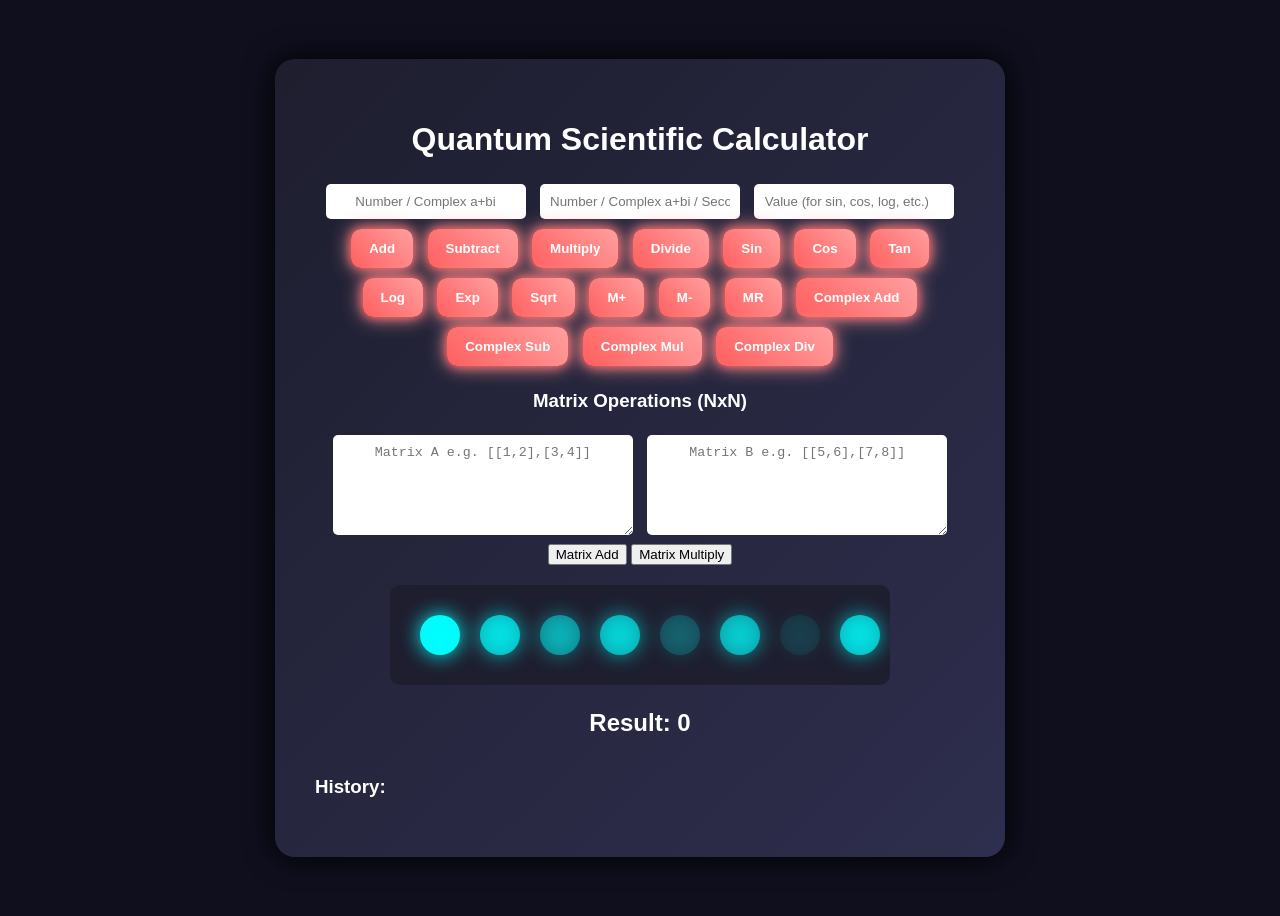
==== templates/index.html @ cae21430 "Add files via upload" ====
<!DOCTYPE html>
<html lang="en">
<head>
<meta charset="UTF-8">
<meta name="viewport" content="width=device-width, initial-scale=1.0">
<title>Quantum Scientific Calculator</title>
<link rel="stylesheet" href="/static/style.css">
</head>
<body>
<div class="calculator">
    <h1>Quantum Scientific Calculator</h1>
    
    <div class="inputs">
        <input type="text" id="a" placeholder="Number / Complex a+bi">
        <input type="text" id="b" placeholder="Number / Complex a+bi / Second number">
        <input type="number" id="value" placeholder="Value (for sin, cos, log, etc.)">
    </div>

    <div class="buttons">
        <button onclick="calculate('add')">Add</button>
        <button onclick="calculate('subtract')">Subtract</button>
        <button onclick="calculate('multiply')">Multiply</button>
        <button onclick="calculate('divide')">Divide</button>

        <button onclick="calculate('sin')">Sin</button>
        <button onclick="calculate('cos')">Cos</button>
        <button onclick="calculate('tan')">Tan</button>
        <button onclick="calculate('log')">Log</button>
        <button onclick="calculate('exp')">Exp</button>
        <button onclick="calculate('sqrt')">Sqrt</button>

        <button onclick="calculate('M+')">M+</button>
        <button onclick="calculate('M-')">M-</button>
        <button onclick="calculate('MR')">MR</button>

        <button onclick="calculate('cadd')">Complex Add</button>
        <button onclick="calculate('csub')">Complex Sub</button>
        <button onclick="calculate('cmul')">Complex Mul</button>
        <button onclick="calculate('cdiv')">Complex Div</button>
    </div>

    <div class="matrix-inputs">
        <h3>Matrix Operations (NxN)</h3>
        <textarea id="matA" placeholder="Matrix A e.g. [[1,2],[3,4]]"></textarea>
        <textarea id="matB" placeholder="Matrix B e.g. [[5,6],[7,8]]"></textarea>
        <button onclick="calculate('madd')">Matrix Add</button>
        <button onclick="calculate('mmul')">Matrix Multiply</button>
    </div>

    <canvas id="quantumCanvas" width="500" height="100"></canvas>

    <div class="result">
        <h2>Result: <span id="result">0</span></h2>
    </div>

    <div class="history">
        <h3>History:</h3>
        <ul id="historyList"></ul>
    </div>
</div>

<script src="/static/script.js"></script>
</body>
</html>
---- static/style.css ----
body {
    font-family: 'Segoe UI', sans-serif;
    background: #0f0f1e;
    color: #fff;
    display: flex;
    justify-content: center;
    align-items: center;
    min-height: 100vh;
}

.calculator {
    background: linear-gradient(135deg, #1e1e2f, #2e2e4e);
    padding: 40px;
    border-radius: 20px;
    box-shadow: 0 0 30px #000;
    text-align: center;
    width: 650px;
}

.inputs input, .matrix-inputs textarea {
    width: 180px;
    padding: 10px;
    margin: 5px;
    border-radius: 5px;
    border: none;
    text-align: center;
}

.matrix-inputs textarea {
    width: 280px;
    height: 80px;
}

.buttons button {
    margin: 5px;
    padding: 12px 18px;
    border-radius: 10px;
    border: none;
    cursor: pointer;
    background: linear-gradient(45deg, #ff5f5f, #ff9f9f);
    color: #fff;
    font-weight: bold;
    box-shadow: 0 0 10px #ff5f5f, 0 0 20px #ff9f9f;
    transition: 0.3s;
}

.buttons button:hover {
    transform: scale(1.1);
    box-shadow: 0 0 20px #ff5f5f, 0 0 40px #ff9f9f, 0 0 60px #ffb0b0;
}

.result h2 { margin-top: 20px; }
.history { margin-top: 20px; text-align: left; max-height: 150px; overflow-y: auto; }
#quantumCanvas { margin-top: 20px; background: #1e1e2f; border-radius: 10px; }
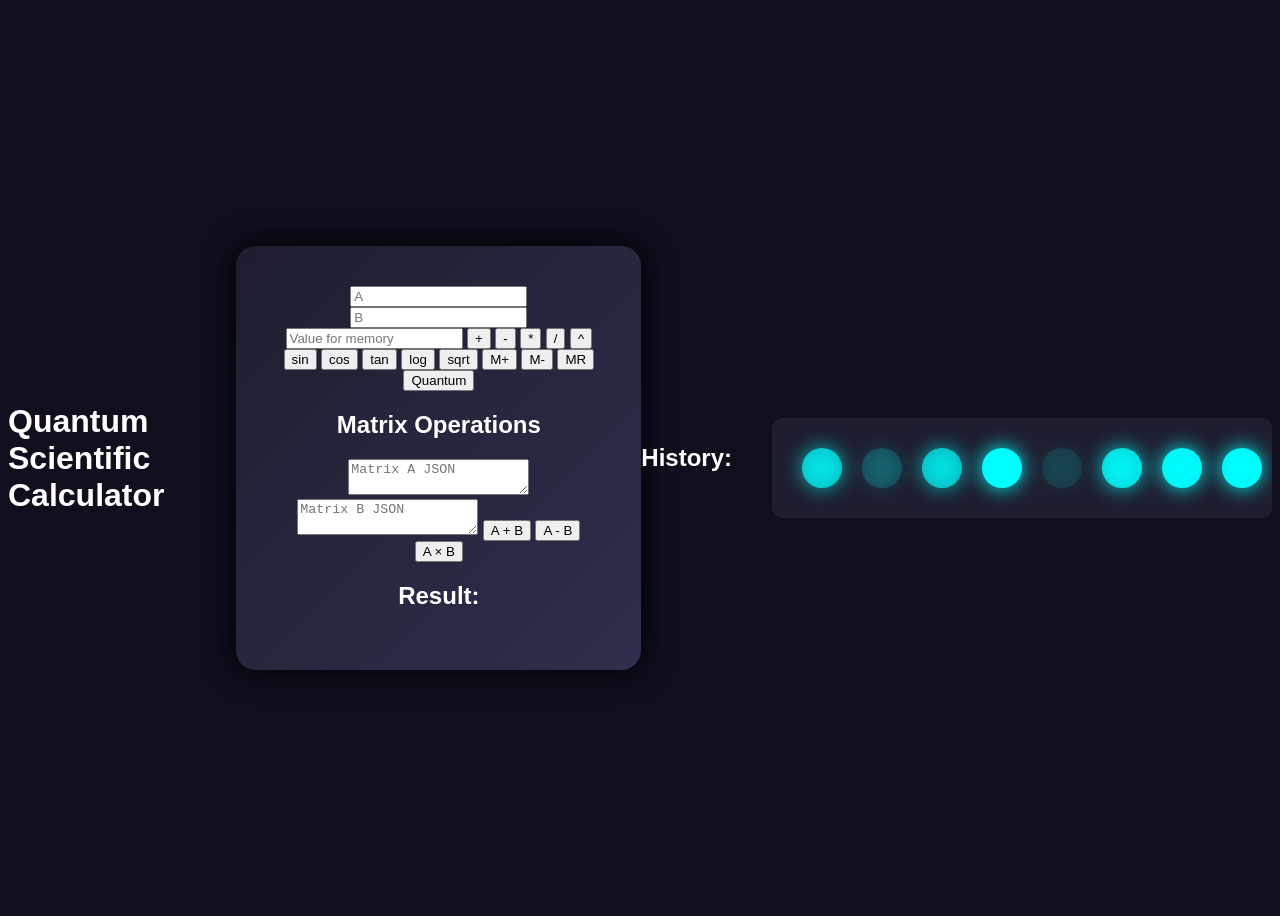
==== commit cfb311a7: "Update index.html" ====
--- a/templates/index.html
+++ b/templates/index.html
@@ -7,57 +7,43 @@
 <link rel="stylesheet" href="/static/style.css">
 </head>
 <body>
+<h1>Quantum Scientific Calculator</h1>
+
 <div class="calculator">
-    <h1>Quantum Scientific Calculator</h1>
-    
-    <div class="inputs">
-        <input type="text" id="a" placeholder="Number / Complex a+bi">
-        <input type="text" id="b" placeholder="Number / Complex a+bi / Second number">
-        <input type="number" id="value" placeholder="Value (for sin, cos, log, etc.)">
-    </div>
+    <input type="text" id="a" placeholder="A">
+    <input type="text" id="b" placeholder="B">
+    <input type="text" id="value" placeholder="Value for memory">
 
-    <div class="buttons">
-        <button onclick="calculate('add')">Add</button>
-        <button onclick="calculate('subtract')">Subtract</button>
-        <button onclick="calculate('multiply')">Multiply</button>
-        <button onclick="calculate('divide')">Divide</button>
+    <button onclick="calculate('+')">+</button>
+    <button onclick="calculate('-')">-</button>
+    <button onclick="calculate('*')">*</button>
+    <button onclick="calculate('/')">/</button>
+    <button onclick="calculate('^')">^</button>
+    <button onclick="calculate('sin')">sin</button>
+    <button onclick="calculate('cos')">cos</button>
+    <button onclick="calculate('tan')">tan</button>
+    <button onclick="calculate('log')">log</button>
+    <button onclick="calculate('sqrt')">sqrt</button>
+    <button onclick="calculate('M+')">M+</button>
+    <button onclick="calculate('M-')">M-</button>
+    <button onclick="calculate('MR')">MR</button>
+    <button onclick="calculate('quantum')">Quantum</button>
 
-        <button onclick="calculate('sin')">Sin</button>
-        <button onclick="calculate('cos')">Cos</button>
-        <button onclick="calculate('tan')">Tan</button>
-        <button onclick="calculate('log')">Log</button>
-        <button onclick="calculate('exp')">Exp</button>
-        <button onclick="calculate('sqrt')">Sqrt</button>
+    <h2>Matrix Operations</h2>
+    <textarea id="matA" placeholder="Matrix A JSON"></textarea>
+    <textarea id="matB" placeholder="Matrix B JSON"></textarea>
+    <button onclick="calculate('mat_add')">A + B</button>
+    <button onclick="calculate('mat_sub')">A - B</button>
+    <button onclick="calculate('mat_mul')">A × B</button>
 
-        <button onclick="calculate('M+')">M+</button>
-        <button onclick="calculate('M-')">M-</button>
-        <button onclick="calculate('MR')">MR</button>
+    <h2>Result:</h2>
+    <div id="result"></div>
+</div>
 
-        <button onclick="calculate('cadd')">Complex Add</button>
-        <button onclick="calculate('csub')">Complex Sub</button>
-        <button onclick="calculate('cmul')">Complex Mul</button>
-        <button onclick="calculate('cdiv')">Complex Div</button>
-    </div>
+<h2>History:</h2>
+<ul id="historyList"></ul>
 
-    <div class="matrix-inputs">
-        <h3>Matrix Operations (NxN)</h3>
-        <textarea id="matA" placeholder="Matrix A e.g. [[1,2],[3,4]]"></textarea>
-        <textarea id="matB" placeholder="Matrix B e.g. [[5,6],[7,8]]"></textarea>
-        <button onclick="calculate('madd')">Matrix Add</button>
-        <button onclick="calculate('mmul')">Matrix Multiply</button>
-    </div>
-
-    <canvas id="quantumCanvas" width="500" height="100"></canvas>
-
-    <div class="result">
-        <h2>Result: <span id="result">0</span></h2>
-    </div>
-
-    <div class="history">
-        <h3>History:</h3>
-        <ul id="historyList"></ul>
-    </div>
-</div>
+<canvas id="quantumCanvas" width="500" height="100"></canvas>
 
 <script src="/static/script.js"></script>
 </body>
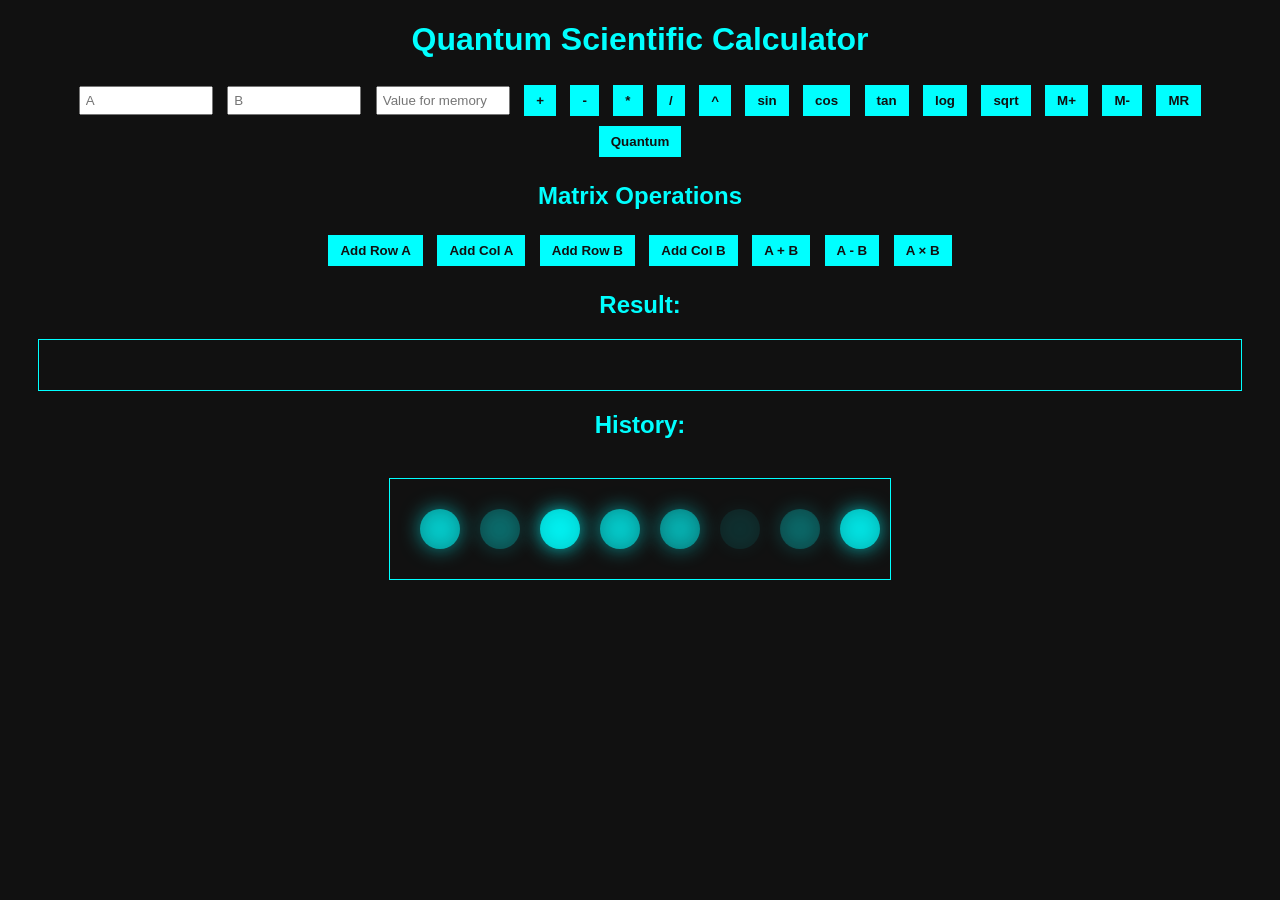
==== commit da8f061d: "Update index.html" ====
--- a/templates/index.html
+++ b/templates/index.html
@@ -30,11 +30,17 @@
     <button onclick="calculate('quantum')">Quantum</button>
 
     <h2>Matrix Operations</h2>
-    <textarea id="matA" placeholder="Matrix A JSON"></textarea>
-    <textarea id="matB" placeholder="Matrix B JSON"></textarea>
-    <button onclick="calculate('mat_add')">A + B</button>
-    <button onclick="calculate('mat_sub')">A - B</button>
-    <button onclick="calculate('mat_mul')">A × B</button>
+    <div id="matrixEditor">
+        <table id="matrixA" class="matrix"></table>
+        <table id="matrixB" class="matrix"></table>
+        <button onclick="addRow('matrixA')">Add Row A</button>
+        <button onclick="addCol('matrixA')">Add Col A</button>
+        <button onclick="addRow('matrixB')">Add Row B</button>
+        <button onclick="addCol('matrixB')">Add Col B</button>
+        <button onclick="calculate('mat_add')">A + B</button>
+        <button onclick="calculate('mat_sub')">A - B</button>
+        <button onclick="calculate('mat_mul')">A × B</button>
+    </div>
 
     <h2>Result:</h2>
     <div id="result"></div>
--- a/static/style.css
+++ b/static/style.css
@@ -1,54 +1,8 @@
-body {
-    font-family: 'Segoe UI', sans-serif;
-    background: #0f0f1e;
-    color: #fff;
-    display: flex;
-    justify-content: center;
-    align-items: center;
-    min-height: 100vh;
-}
-
-.calculator {
-    background: linear-gradient(135deg, #1e1e2f, #2e2e4e);
-    padding: 40px;
-    border-radius: 20px;
-    box-shadow: 0 0 30px #000;
-    text-align: center;
-    width: 650px;
-}
-
-.inputs input, .matrix-inputs textarea {
-    width: 180px;
-    padding: 10px;
-    margin: 5px;
-    border-radius: 5px;
-    border: none;
-    text-align: center;
-}
-
-.matrix-inputs textarea {
-    width: 280px;
-    height: 80px;
-}
-
-.buttons button {
-    margin: 5px;
-    padding: 12px 18px;
-    border-radius: 10px;
-    border: none;
-    cursor: pointer;
-    background: linear-gradient(45deg, #ff5f5f, #ff9f9f);
-    color: #fff;
-    font-weight: bold;
-    box-shadow: 0 0 10px #ff5f5f, 0 0 20px #ff9f9f;
-    transition: 0.3s;
-}
-
-.buttons button:hover {
-    transform: scale(1.1);
-    box-shadow: 0 0 20px #ff5f5f, 0 0 40px #ff9f9f, 0 0 60px #ffb0b0;
-}
-
-.result h2 { margin-top: 20px; }
-.history { margin-top: 20px; text-align: left; max-height: 150px; overflow-y: auto; }
-#quantumCanvas { margin-top: 20px; background: #1e1e2f; border-radius: 10px; }
+body { font-family: Arial; background:#111; color:#0ff; text-align:center; }
+.calculator { margin: 20px; }
+input, textarea { margin:5px; padding:5px; width:120px; }
+button { margin:5px; padding:8px 12px; background:#0ff; border:none; color:#111; font-weight:bold; cursor:pointer; }
+button:hover { background:#0aa; color:#fff; }
+#result { margin:10px; padding:10px; border:1px solid #0ff; min-height:30px; }
+textarea { width:200px; height:60px; }
+canvas { margin-top:20px; border:1px solid #0ff; }
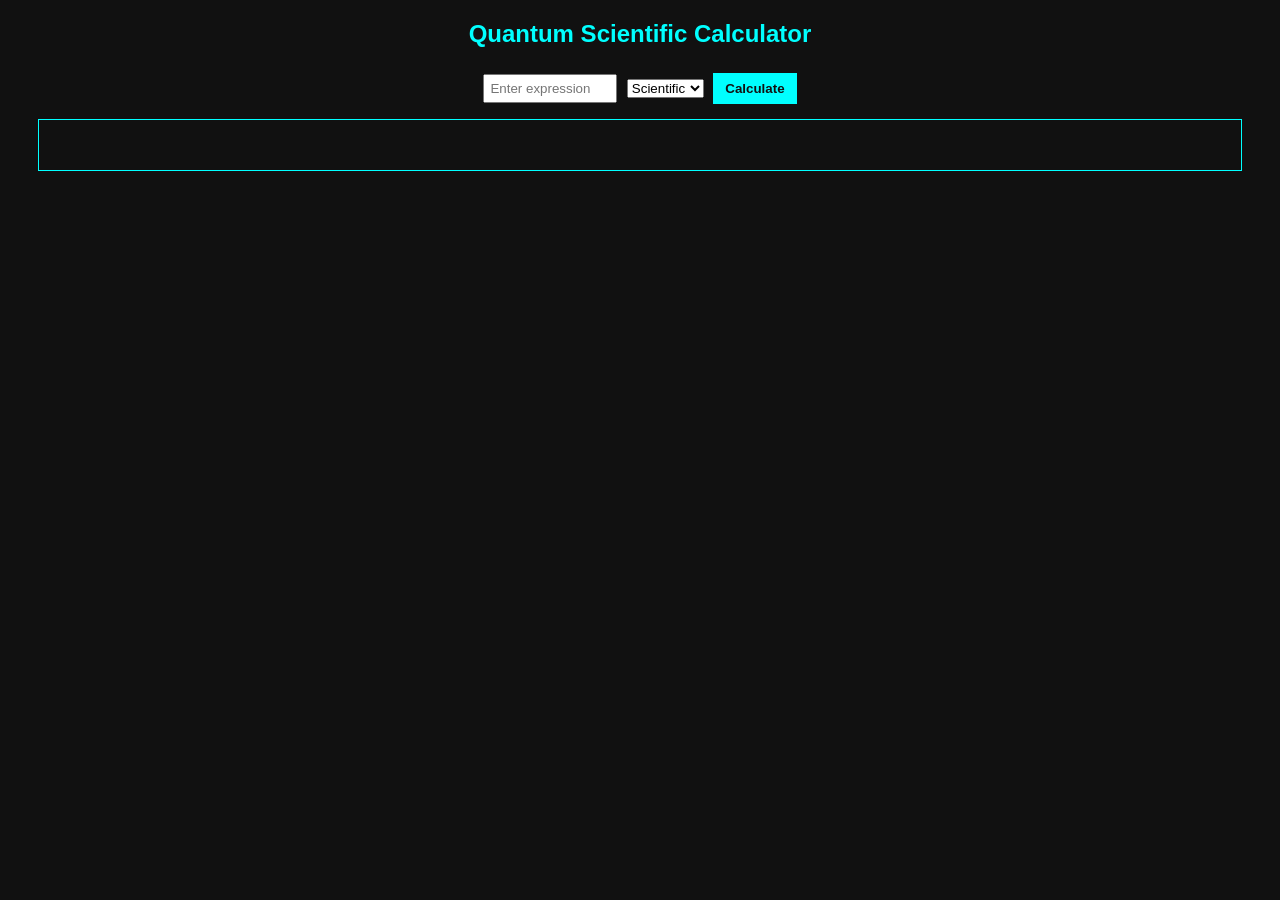
==== commit ef45811c: "Update index.html" ====
--- a/templates/index.html
+++ b/templates/index.html
@@ -1,56 +1,37 @@
 <!DOCTYPE html>
 <html lang="en">
 <head>
-<meta charset="UTF-8">
-<meta name="viewport" content="width=device-width, initial-scale=1.0">
-<title>Quantum Scientific Calculator</title>
-<link rel="stylesheet" href="/static/style.css">
+    <meta charset="UTF-8">
+    <title>Quantum Scientific Calculator</title>
+    <link rel="stylesheet" href="/static/style.css">
 </head>
 <body>
-<h1>Quantum Scientific Calculator</h1>
+    <div class="calculator">
+        <h2>Quantum Scientific Calculator</h2>
+        <input type="text" id="expression" placeholder="Enter expression">
+        
+        <select id="mode">
+            <option value="scientific">Scientific</option>
+            <option value="complex">Complex</option>
+            <option value="matrix">Matrix</option>
+            <option value="quantum">Quantum</option>
+            <option value="memory">Memory</option>
+        </select>
 
-<div class="calculator">
-    <input type="text" id="a" placeholder="A">
-    <input type="text" id="b" placeholder="B">
-    <input type="text" id="value" placeholder="Value for memory">
+        <select id="action" style="display:none;">
+            <option value="M+">M+</option>
+            <option value="M-">M-</option>
+            <option value="MR">MR</option>
+        </select>
 
-    <button onclick="calculate('+')">+</button>
-    <button onclick="calculate('-')">-</button>
-    <button onclick="calculate('*')">*</button>
-    <button onclick="calculate('/')">/</button>
-    <button onclick="calculate('^')">^</button>
-    <button onclick="calculate('sin')">sin</button>
-    <button onclick="calculate('cos')">cos</button>
-    <button onclick="calculate('tan')">tan</button>
-    <button onclick="calculate('log')">log</button>
-    <button onclick="calculate('sqrt')">sqrt</button>
-    <button onclick="calculate('M+')">M+</button>
-    <button onclick="calculate('M-')">M-</button>
-    <button onclick="calculate('MR')">MR</button>
-    <button onclick="calculate('quantum')">Quantum</button>
+        <textarea id="quantumData" placeholder='Quantum JSON: [{"gate":"h","qubits":[0]}, {"gate":"measure","qubits":[0]}]' style="display:none;"></textarea>
+        <input type="number" id="num_qubits" placeholder="Number of qubits" value="1" style="display:none;">
 
-    <h2>Matrix Operations</h2>
-    <div id="matrixEditor">
-        <table id="matrixA" class="matrix"></table>
-        <table id="matrixB" class="matrix"></table>
-        <button onclick="addRow('matrixA')">Add Row A</button>
-        <button onclick="addCol('matrixA')">Add Col A</button>
-        <button onclick="addRow('matrixB')">Add Row B</button>
-        <button onclick="addCol('matrixB')">Add Col B</button>
-        <button onclick="calculate('mat_add')">A + B</button>
-        <button onclick="calculate('mat_sub')">A - B</button>
-        <button onclick="calculate('mat_mul')">A × B</button>
+        <button onclick="calculate()">Calculate</button>
+        <div id="result"></div>
+        <img id="qc_plot" style="display:none;" />
     </div>
 
-    <h2>Result:</h2>
-    <div id="result"></div>
-</div>
-
-<h2>History:</h2>
-<ul id="historyList"></ul>
-
-<canvas id="quantumCanvas" width="500" height="100"></canvas>
-
-<script src="/static/script.js"></script>
+    <script src="/static/script.js"></script>
 </body>
 </html>
--- a/static/style.css
+++ b/static/style.css
@@ -1,8 +1,10 @@
 body { font-family: Arial; background:#111; color:#0ff; text-align:center; }
 .calculator { margin: 20px; }
-input, textarea { margin:5px; padding:5px; width:120px; }
+input { margin:5px; padding:5px; width:120px; }
 button { margin:5px; padding:8px 12px; background:#0ff; border:none; color:#111; font-weight:bold; cursor:pointer; }
 button:hover { background:#0aa; color:#fff; }
 #result { margin:10px; padding:10px; border:1px solid #0ff; min-height:30px; }
-textarea { width:200px; height:60px; }
+.matrix input { width:50px; padding:3px; margin:2px; background:#111; color:#0ff; border:1px solid #0ff; text-align:center; }
 canvas { margin-top:20px; border:1px solid #0ff; }
+
+table.matrix { border-collapse: collapse; display:inline-block; margin:5px; }
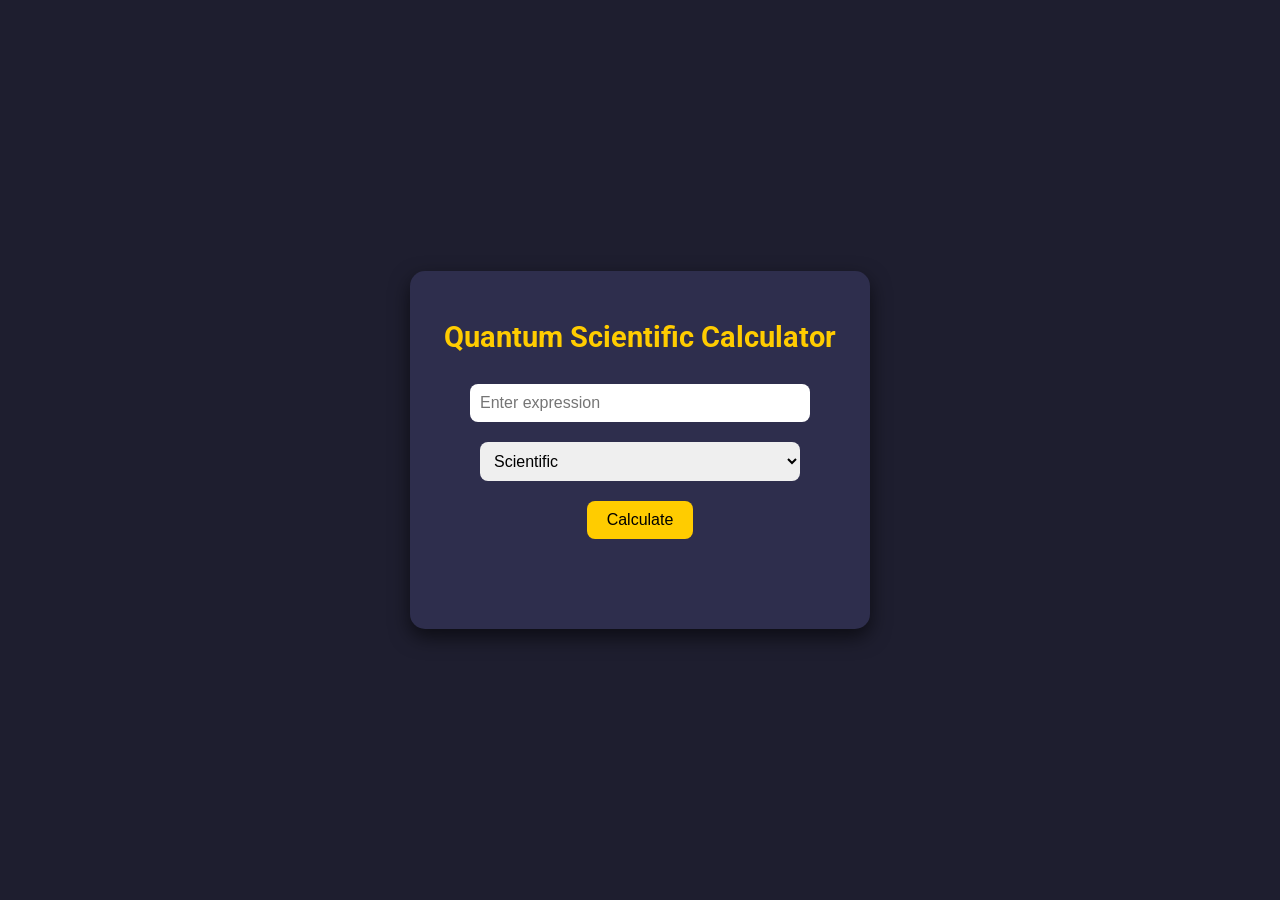
==== commit 14b51708: "Update index.html" ====
--- a/templates/index.html
+++ b/templates/index.html
@@ -3,13 +3,71 @@
 <head>
     <meta charset="UTF-8">
     <title>Quantum Scientific Calculator</title>
-    <link rel="stylesheet" href="/static/style.css">
+    <link href="https://fonts.googleapis.com/css2?family=Roboto:wght@400;700&display=swap" rel="stylesheet">
+    <style>
+        body {
+            font-family: 'Roboto', sans-serif;
+            background: #1e1e2f;
+            color: #f0f0f0;
+            display: flex;
+            justify-content: center;
+            align-items: center;
+            height: 100vh;
+            margin: 0;
+        }
+        .calculator {
+            background: #2e2e4d;
+            padding: 30px;
+            border-radius: 15px;
+            box-shadow: 0 8px 20px rgba(0,0,0,0.6);
+            width: 400px;
+            text-align: center;
+        }
+        h1 {
+            margin-bottom: 20px;
+            font-size: 1.8em;
+            color: #ffcc00;
+        }
+        input[type="text"], select {
+            width: 80%;
+            padding: 10px;
+            margin: 10px 0;
+            border-radius: 8px;
+            border: none;
+            font-size: 1em;
+        }
+        button {
+            background: #ffcc00;
+            border: none;
+            padding: 10px 20px;
+            font-size: 1em;
+            border-radius: 8px;
+            cursor: pointer;
+            transition: 0.3s;
+            margin-top: 10px;
+        }
+        button:hover {
+            background: #ff9900;
+        }
+        #result {
+            margin-top: 20px;
+            font-size: 1.2em;
+            word-wrap: break-word;
+            min-height: 40px;
+        }
+        #quantum-plot {
+            margin-top: 15px;
+            max-width: 100%;
+            border-radius: 10px;
+            border: 1px solid #ccc;
+        }
+    </style>
 </head>
 <body>
     <div class="calculator">
-        <h2>Quantum Scientific Calculator</h2>
+        <h1>Quantum Scientific Calculator</h1>
         <input type="text" id="expression" placeholder="Enter expression">
-        
+        <br>
         <select id="mode">
             <option value="scientific">Scientific</option>
             <option value="complex">Complex</option>
@@ -17,21 +75,42 @@
             <option value="quantum">Quantum</option>
             <option value="memory">Memory</option>
         </select>
-
-        <select id="action" style="display:none;">
-            <option value="M+">M+</option>
-            <option value="M-">M-</option>
-            <option value="MR">MR</option>
-        </select>
-
-        <textarea id="quantumData" placeholder='Quantum JSON: [{"gate":"h","qubits":[0]}, {"gate":"measure","qubits":[0]}]' style="display:none;"></textarea>
-        <input type="number" id="num_qubits" placeholder="Number of qubits" value="1" style="display:none;">
-
+        <br>
         <button onclick="calculate()">Calculate</button>
         <div id="result"></div>
-        <img id="qc_plot" style="display:none;" />
+        <img id="quantum-plot" src="" alt="" style="display:none;">
     </div>
 
-    <script src="/static/script.js"></script>
+    <script>
+        async function calculate() {
+            const expression = document.getElementById("expression").value;
+            const mode = document.getElementById("mode").value;
+
+            let data = { expression, mode };
+
+            // For quantum mode, you can extend to send qc_data and num_qubits if needed
+            if (mode === "quantum") {
+                data.qc_data = []; // Add your gates array if implementing GUI for quantum gates
+                data.num_qubits = 2;
+            }
+
+            const response = await fetch("/calculate", {
+                method: "POST",
+                headers: { "Content-Type": "application/json" },
+                body: JSON.stringify(data)
+            });
+
+            const result = await response.json();
+            document.getElementById("result").innerText = result.result;
+
+            if (result.plot) {
+                const img = document.getElementById("quantum-plot");
+                img.src = result.plot;
+                img.style.display = "block";
+            } else {
+                document.getElementById("quantum-plot").style.display = "none";
+            }
+        }
+    </script>
 </body>
 </html>
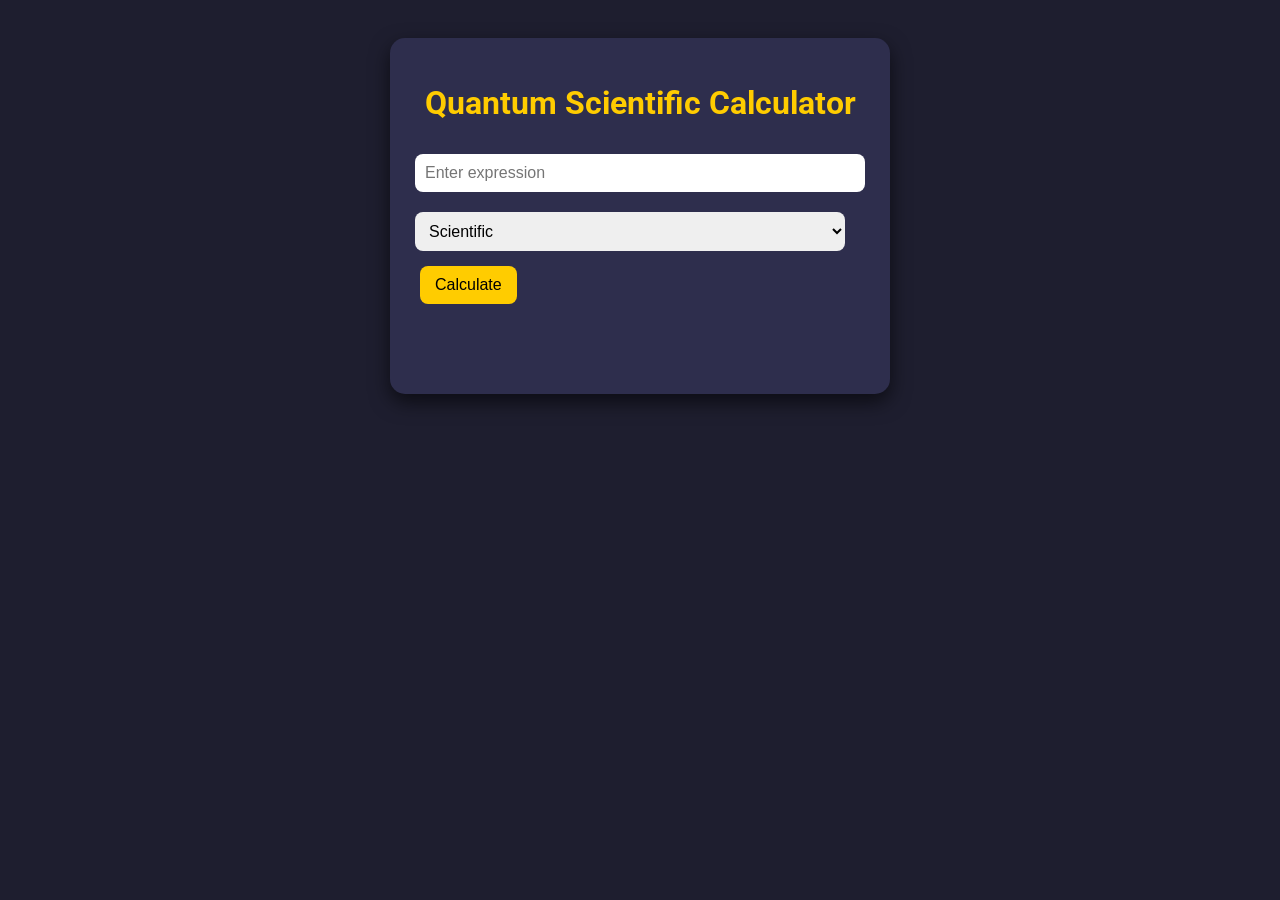
==== commit e7c0db9e: "Update index.html" ====
--- a/templates/index.html
+++ b/templates/index.html
@@ -11,25 +11,21 @@
             color: #f0f0f0;
             display: flex;
             justify-content: center;
-            align-items: center;
-            height: 100vh;
-            margin: 0;
+            padding: 30px;
         }
         .calculator {
             background: #2e2e4d;
-            padding: 30px;
+            padding: 25px;
             border-radius: 15px;
             box-shadow: 0 8px 20px rgba(0,0,0,0.6);
-            width: 400px;
-            text-align: center;
+            width: 450px;
         }
         h1 {
-            margin-bottom: 20px;
-            font-size: 1.8em;
+            text-align: center;
             color: #ffcc00;
         }
         input[type="text"], select {
-            width: 80%;
+            width: calc(100% - 20px);
             padding: 10px;
             margin: 10px 0;
             border-radius: 8px;
@@ -39,35 +35,25 @@
         button {
             background: #ffcc00;
             border: none;
-            padding: 10px 20px;
+            padding: 10px 15px;
             font-size: 1em;
             border-radius: 8px;
             cursor: pointer;
             transition: 0.3s;
-            margin-top: 10px;
+            margin: 5px;
         }
-        button:hover {
-            background: #ff9900;
-        }
-        #result {
-            margin-top: 20px;
-            font-size: 1.2em;
-            word-wrap: break-word;
-            min-height: 40px;
-        }
-        #quantum-plot {
-            margin-top: 15px;
-            max-width: 100%;
-            border-radius: 10px;
-            border: 1px solid #ccc;
-        }
+        button:hover { background: #ff9900; }
+        #result { margin-top: 20px; font-size: 1.1em; min-height: 40px; word-wrap: break-word; }
+        #quantum-plot { margin-top: 15px; max-width: 100%; border-radius: 10px; border: 1px solid #ccc; display: none; }
+        .quantum-controls { margin-top: 10px; background: #3e3e6d; padding: 10px; border-radius: 10px; text-align: center; }
     </style>
 </head>
 <body>
     <div class="calculator">
         <h1>Quantum Scientific Calculator</h1>
+
         <input type="text" id="expression" placeholder="Enter expression">
-        <br>
+
         <select id="mode">
             <option value="scientific">Scientific</option>
             <option value="complex">Complex</option>
@@ -75,23 +61,53 @@
             <option value="quantum">Quantum</option>
             <option value="memory">Memory</option>
         </select>
-        <br>
+
+        <!-- Quantum gate interface -->
+        <div class="quantum-controls" id="quantum-controls" style="display:none;">
+            <label>Qubits: <input type="number" id="num_qubits" value="2" min="1" max="5"></label>
+            <div style="margin-top:10px;">
+                <button onclick="addGate('h')">H</button>
+                <button onclick="addGate('x')">X</button>
+                <button onclick="addGate('y')">Y</button>
+                <button onclick="addGate('z')">Z</button>
+                <button onclick="addGate('cx')">CX</button>
+                <button onclick="addGate('ccx')">CCX</button>
+                <button onclick="addGate('measure')">Measure</button>
+            </div>
+        </div>
+
         <button onclick="calculate()">Calculate</button>
+
         <div id="result"></div>
-        <img id="quantum-plot" src="" alt="" style="display:none;">
+        <img id="quantum-plot" src="" alt="Quantum Circuit Plot">
+
     </div>
 
     <script>
+        let qcData = [];
+
+        document.getElementById("mode").addEventListener("change", function() {
+            const mode = this.value;
+            document.getElementById("quantum-controls").style.display = (mode === "quantum") ? "block" : "none";
+        });
+
+        function addGate(gate) {
+            let qubits = prompt("Enter qubit indices (comma separated, starting from 0):");
+            if(!qubits) return;
+            let qArray = qubits.split(",").map(x => parseInt(x.trim()));
+            qcData.push({gate: gate, qubits: qArray});
+            alert(gate.toUpperCase() + " gate added on qubits: " + qArray.join(", "));
+        }
+
         async function calculate() {
             const expression = document.getElementById("expression").value;
             const mode = document.getElementById("mode").value;
 
             let data = { expression, mode };
 
-            // For quantum mode, you can extend to send qc_data and num_qubits if needed
-            if (mode === "quantum") {
-                data.qc_data = []; // Add your gates array if implementing GUI for quantum gates
-                data.num_qubits = 2;
+            if(mode === "quantum") {
+                data.qc_data = qcData;
+                data.num_qubits = parseInt(document.getElementById("num_qubits").value);
             }
 
             const response = await fetch("/calculate", {
@@ -103,13 +119,16 @@
             const result = await response.json();
             document.getElementById("result").innerText = result.result;
 
-            if (result.plot) {
-                const img = document.getElementById("quantum-plot");
+            const img = document.getElementById("quantum-plot");
+            if(result.plot) {
                 img.src = result.plot;
                 img.style.display = "block";
             } else {
-                document.getElementById("quantum-plot").style.display = "none";
+                img.style.display = "none";
             }
+
+            // Clear quantum data after execution
+            if(mode === "quantum") qcData = [];
         }
     </script>
 </body>
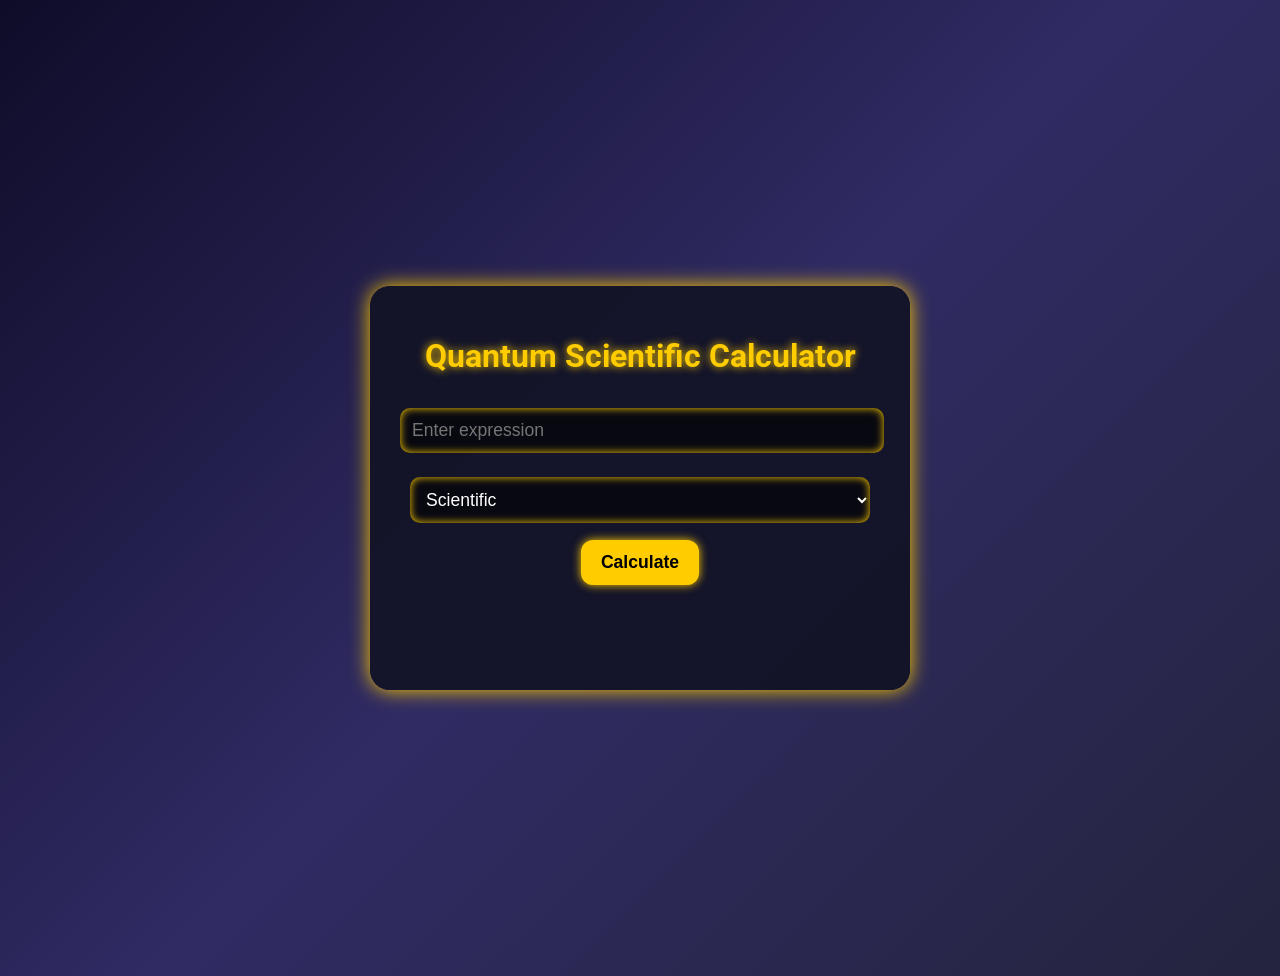
==== commit cfce764f: "Update index.html" ====
--- a/templates/index.html
+++ b/templates/index.html
@@ -1,135 +1,129 @@
 <!DOCTYPE html>
 <html lang="en">
 <head>
-    <meta charset="UTF-8">
-    <title>Quantum Scientific Calculator</title>
-    <link href="https://fonts.googleapis.com/css2?family=Roboto:wght@400;700&display=swap" rel="stylesheet">
-    <style>
-        body {
-            font-family: 'Roboto', sans-serif;
-            background: #1e1e2f;
-            color: #f0f0f0;
-            display: flex;
-            justify-content: center;
-            padding: 30px;
-        }
-        .calculator {
-            background: #2e2e4d;
-            padding: 25px;
-            border-radius: 15px;
-            box-shadow: 0 8px 20px rgba(0,0,0,0.6);
-            width: 450px;
-        }
-        h1 {
-            text-align: center;
-            color: #ffcc00;
-        }
-        input[type="text"], select {
-            width: calc(100% - 20px);
-            padding: 10px;
-            margin: 10px 0;
-            border-radius: 8px;
-            border: none;
-            font-size: 1em;
-        }
-        button {
-            background: #ffcc00;
-            border: none;
-            padding: 10px 15px;
-            font-size: 1em;
-            border-radius: 8px;
-            cursor: pointer;
-            transition: 0.3s;
-            margin: 5px;
-        }
-        button:hover { background: #ff9900; }
-        #result { margin-top: 20px; font-size: 1.1em; min-height: 40px; word-wrap: break-word; }
-        #quantum-plot { margin-top: 15px; max-width: 100%; border-radius: 10px; border: 1px solid #ccc; display: none; }
-        .quantum-controls { margin-top: 10px; background: #3e3e6d; padding: 10px; border-radius: 10px; text-align: center; }
-    </style>
+<meta charset="UTF-8">
+<title>Quantum Scientific Calculator</title>
+<link href="https://fonts.googleapis.com/css2?family=Roboto:wght@400;700&display=swap" rel="stylesheet">
+<style>
+body {
+    font-family: 'Roboto', sans-serif;
+    background: linear-gradient(135deg,#0f0c29,#302b63,#24243e);
+    color: #fff;
+    display: flex;
+    justify-content: center;
+    padding: 30px;
+    min-height: 100vh;
+    align-items: center;
+}
+
+.calculator {
+    background: rgba(20,20,40,0.95);
+    padding: 30px;
+    border-radius: 20px;
+    box-shadow: 0 0 20px #ffcc00;
+    width: 480px;
+    text-align: center;
+    animation: glow 2s infinite alternate;
+}
+
+h1 {
+    color: #ffcc00;
+    text-shadow: 0 0 8px #ffcc00;
+}
+
+input[type="text"], select {
+    width: calc(100% - 20px);
+    padding: 12px;
+    margin: 12px 0;
+    border-radius: 10px;
+    border: none;
+    font-size: 1.1em;
+    outline: none;
+    box-shadow: 0 0 8px #ffcc00 inset;
+    background: rgba(0,0,0,0.6);
+    color: #fff;
+}
+
+button {
+    background: #ffcc00;
+    border: none;
+    padding: 12px 20px;
+    margin: 5px;
+    font-size: 1.1em;
+    border-radius: 12px;
+    cursor: pointer;
+    transition: 0.3s;
+    font-weight: bold;
+    box-shadow: 0 0 10px #ffcc00;
+}
+
+button:hover {
+    background: #ff9900;
+    box-shadow: 0 0 20px #ff9900;
+}
+
+#result {
+    margin-top: 20px;
+    font-size: 1.2em;
+    min-height: 50px;
+    word-wrap: break-word;
+}
+
+#quantum-plot {
+    margin-top: 15px;
+    max-width: 100%;
+    border-radius: 12px;
+    border: 1px solid #ffcc00;
+    display: none;
+}
+
+.quantum-controls {
+    margin-top: 15px;
+    background: rgba(50,50,80,0.8);
+    padding: 15px;
+    border-radius: 12px;
+}
+
+@keyframes glow {
+    from { box-shadow: 0 0 20px #ffcc00; }
+    to { box-shadow: 0 0 40px #ff9900; }
+}
+</style>
 </head>
 <body>
-    <div class="calculator">
-        <h1>Quantum Scientific Calculator</h1>
+<div class="calculator">
+    <h1>Quantum Scientific Calculator</h1>
 
-        <input type="text" id="expression" placeholder="Enter expression">
+    <input type="text" id="expression" placeholder="Enter expression">
 
-        <select id="mode">
-            <option value="scientific">Scientific</option>
-            <option value="complex">Complex</option>
-            <option value="matrix">Matrix</option>
-            <option value="quantum">Quantum</option>
-            <option value="memory">Memory</option>
-        </select>
+    <select id="mode">
+        <option value="scientific">Scientific</option>
+        <option value="complex">Complex</option>
+        <option value="matrix">Matrix</option>
+        <option value="quantum">Quantum</option>
+        <option value="memory">Memory</option>
+    </select>
 
-        <!-- Quantum gate interface -->
-        <div class="quantum-controls" id="quantum-controls" style="display:none;">
-            <label>Qubits: <input type="number" id="num_qubits" value="2" min="1" max="5"></label>
-            <div style="margin-top:10px;">
-                <button onclick="addGate('h')">H</button>
-                <button onclick="addGate('x')">X</button>
-                <button onclick="addGate('y')">Y</button>
-                <button onclick="addGate('z')">Z</button>
-                <button onclick="addGate('cx')">CX</button>
-                <button onclick="addGate('ccx')">CCX</button>
-                <button onclick="addGate('measure')">Measure</button>
-            </div>
+    <div class="quantum-controls" id="quantum-controls" style="display:none;">
+        <label>Qubits: <input type="number" id="num_qubits" value="2" min="1" max="5"></label>
+        <div style="margin-top:10px;">
+            <button onclick="addGate('h')">H</button>
+            <button onclick="addGate('x')">X</button>
+            <button onclick="addGate('y')">Y</button>
+            <button onclick="addGate('z')">Z</button>
+            <button onclick="addGate('cx')">CX</button>
+            <button onclick="addGate('ccx')">CCX</button>
+            <button onclick="addGate('measure')">Measure</button>
         </div>
-
-        <button onclick="calculate()">Calculate</button>
-
-        <div id="result"></div>
-        <img id="quantum-plot" src="" alt="Quantum Circuit Plot">
-
     </div>
 
-    <script>
-        let qcData = [];
+    <button onclick="calculate()">Calculate</button>
 
-        document.getElementById("mode").addEventListener("change", function() {
-            const mode = this.value;
-            document.getElementById("quantum-controls").style.display = (mode === "quantum") ? "block" : "none";
-        });
+    <div id="result"></div>
+    <img id="quantum-plot" src="" alt="Quantum Circuit Plot">
 
-        function addGate(gate) {
-            let qubits = prompt("Enter qubit indices (comma separated, starting from 0):");
-            if(!qubits) return;
-            let qArray = qubits.split(",").map(x => parseInt(x.trim()));
-            qcData.push({gate: gate, qubits: qArray});
-            alert(gate.toUpperCase() + " gate added on qubits: " + qArray.join(", "));
-        }
+</div>
 
-        async function calculate() {
-            const expression = document.getElementById("expression").value;
-            const mode = document.getElementById("mode").value;
-
-            let data = { expression, mode };
-
-            if(mode === "quantum") {
-                data.qc_data = qcData;
-                data.num_qubits = parseInt(document.getElementById("num_qubits").value);
-            }
-
-            const response = await fetch("/calculate", {
-                method: "POST",
-                headers: { "Content-Type": "application/json" },
-                body: JSON.stringify(data)
-            });
-
-            const result = await response.json();
-            document.getElementById("result").innerText = result.result;
-
-            const img = document.getElementById("quantum-plot");
-            if(result.plot) {
-                img.src = result.plot;
-                img.style.display = "block";
-            } else {
-                img.style.display = "none";
-            }
-
-            // Clear quantum data after execution
-            if(mode === "quantum") qcData = [];
-        }
-    </script>
+<script src="{{ url_for('static', filename='script.js') }}"></script>
 </body>
 </html>
